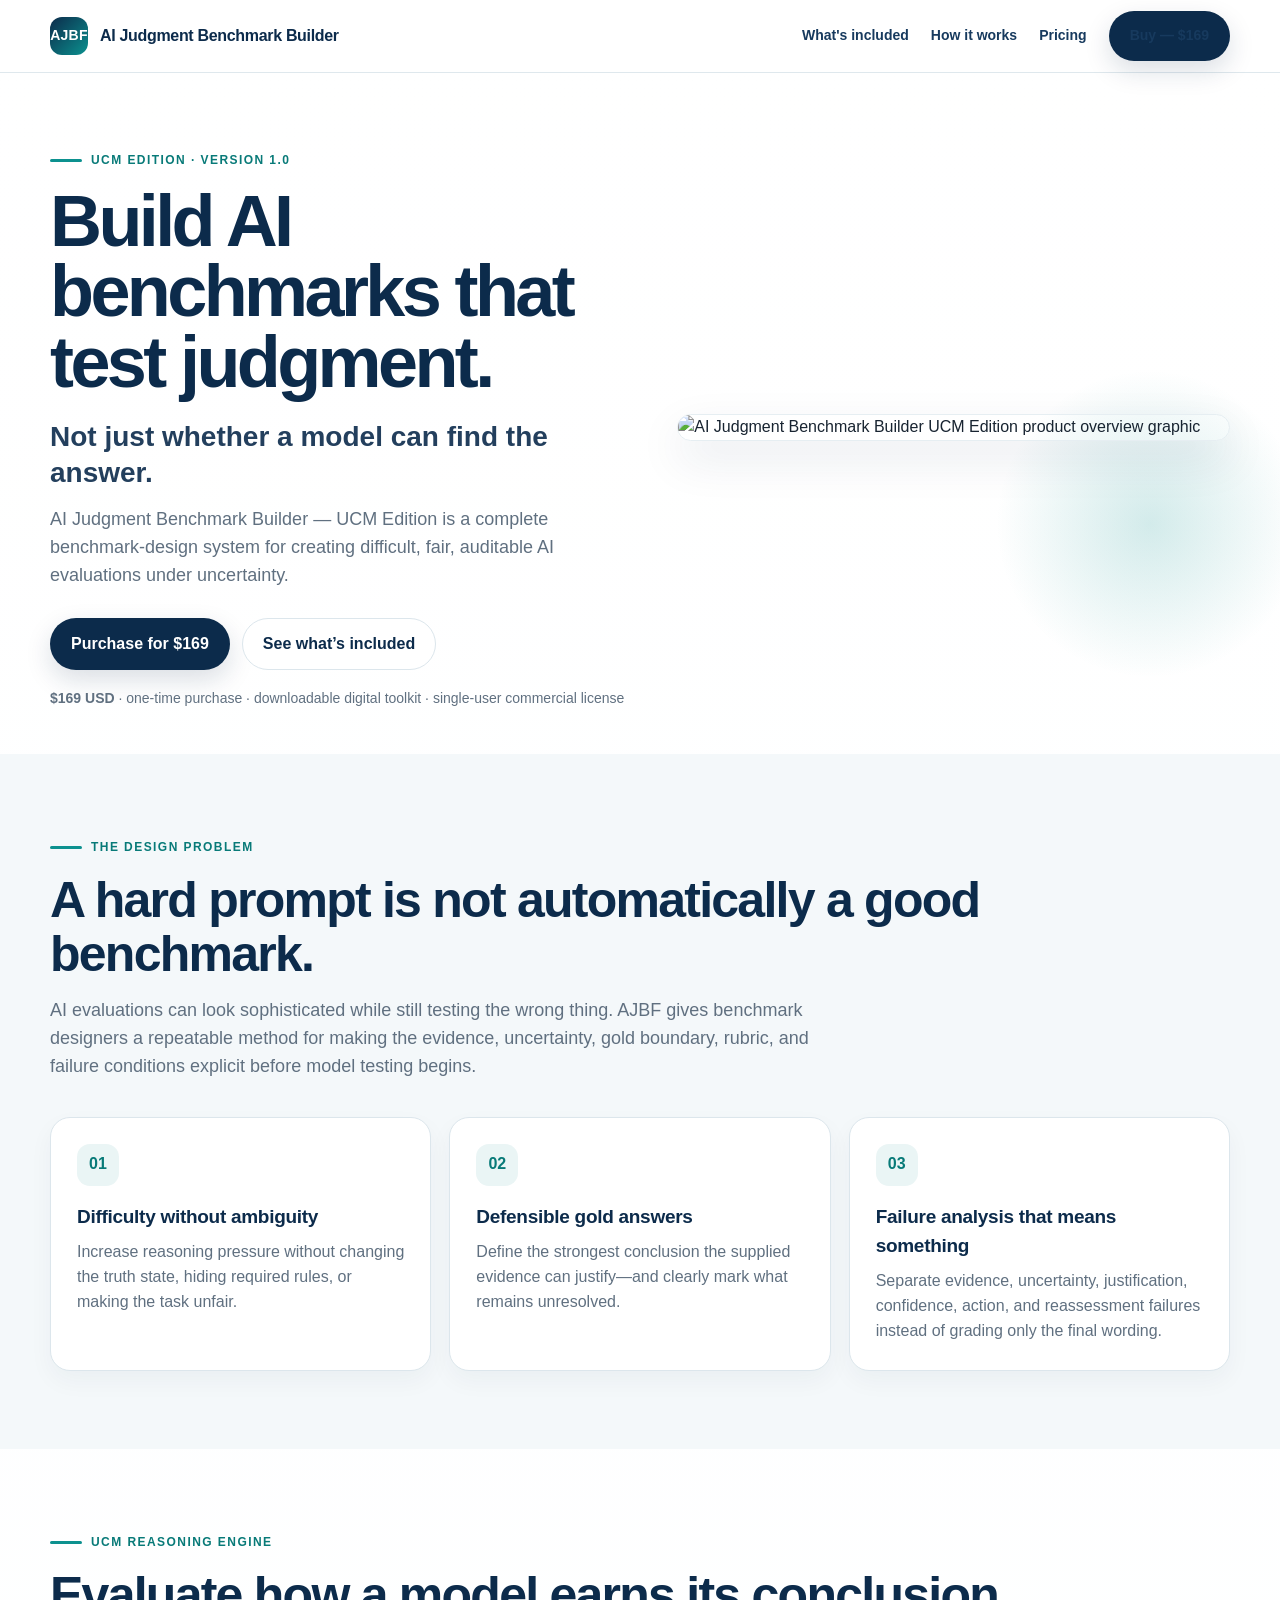
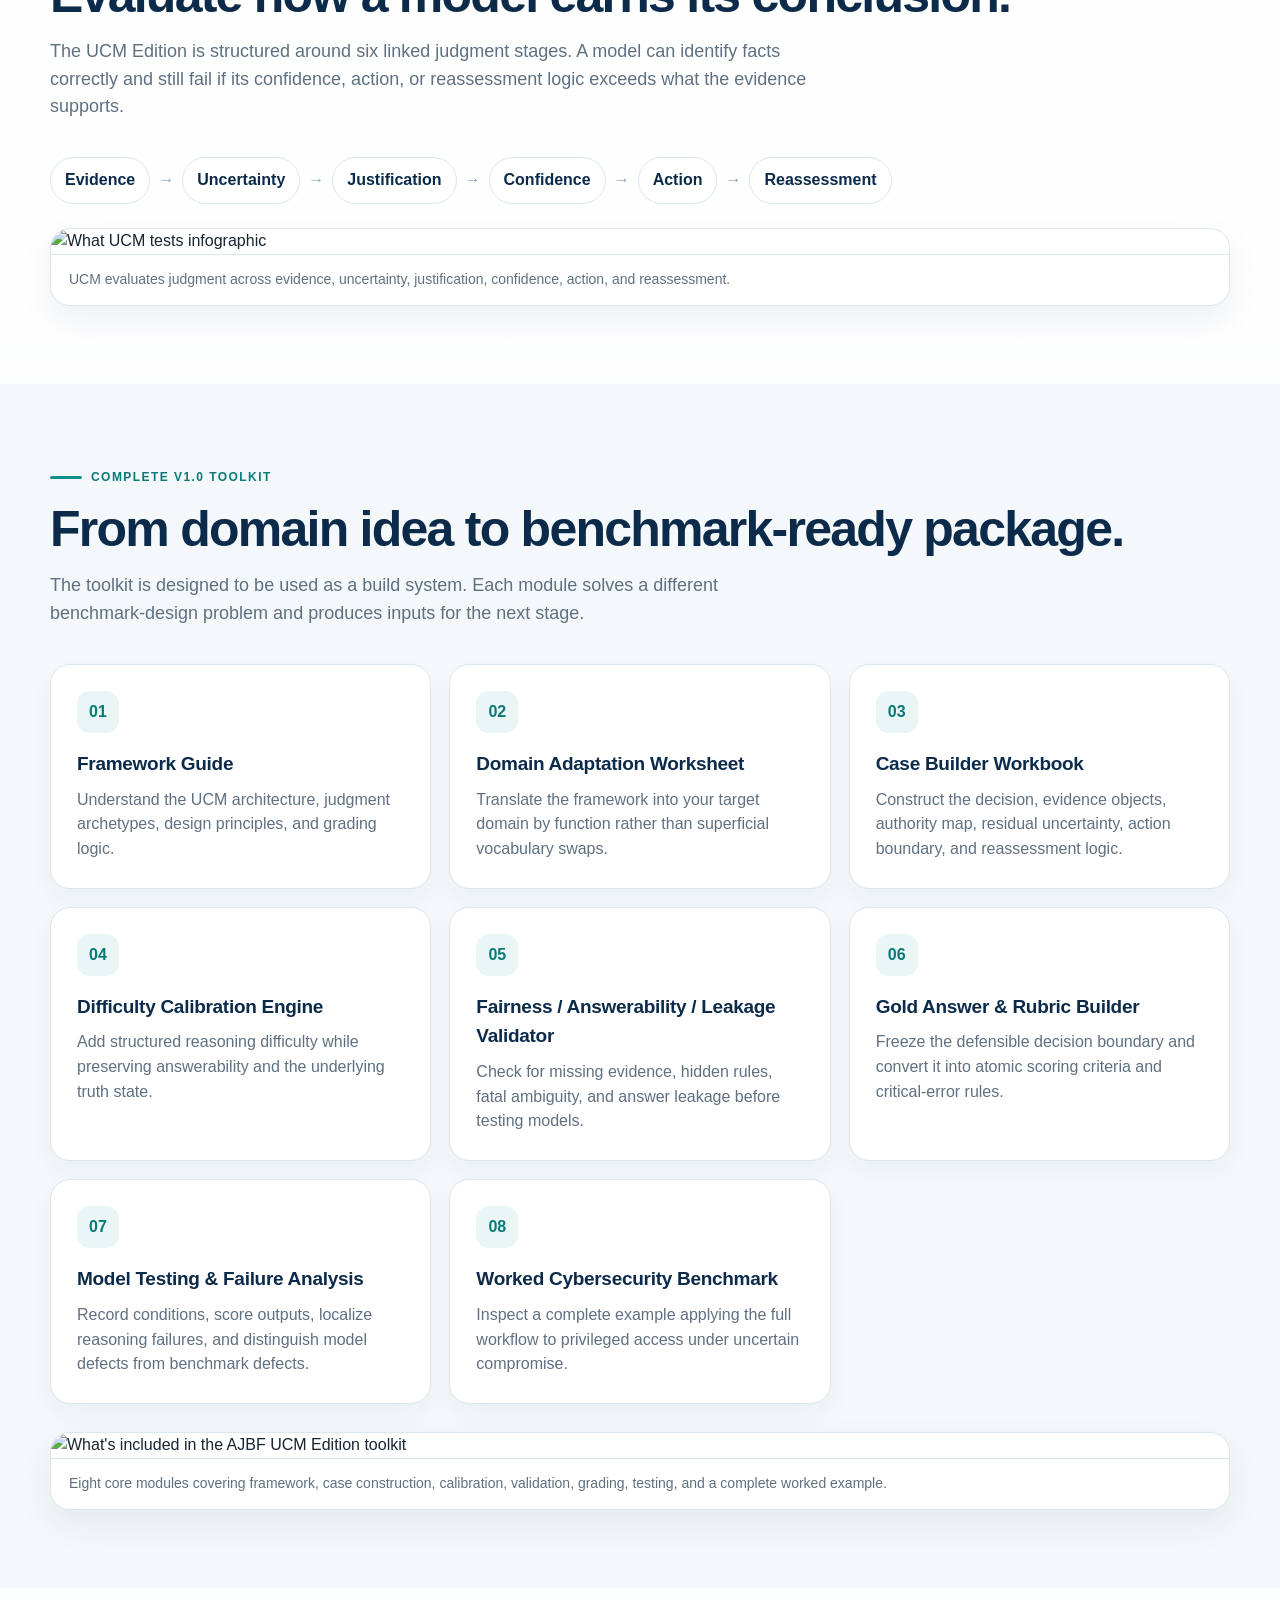
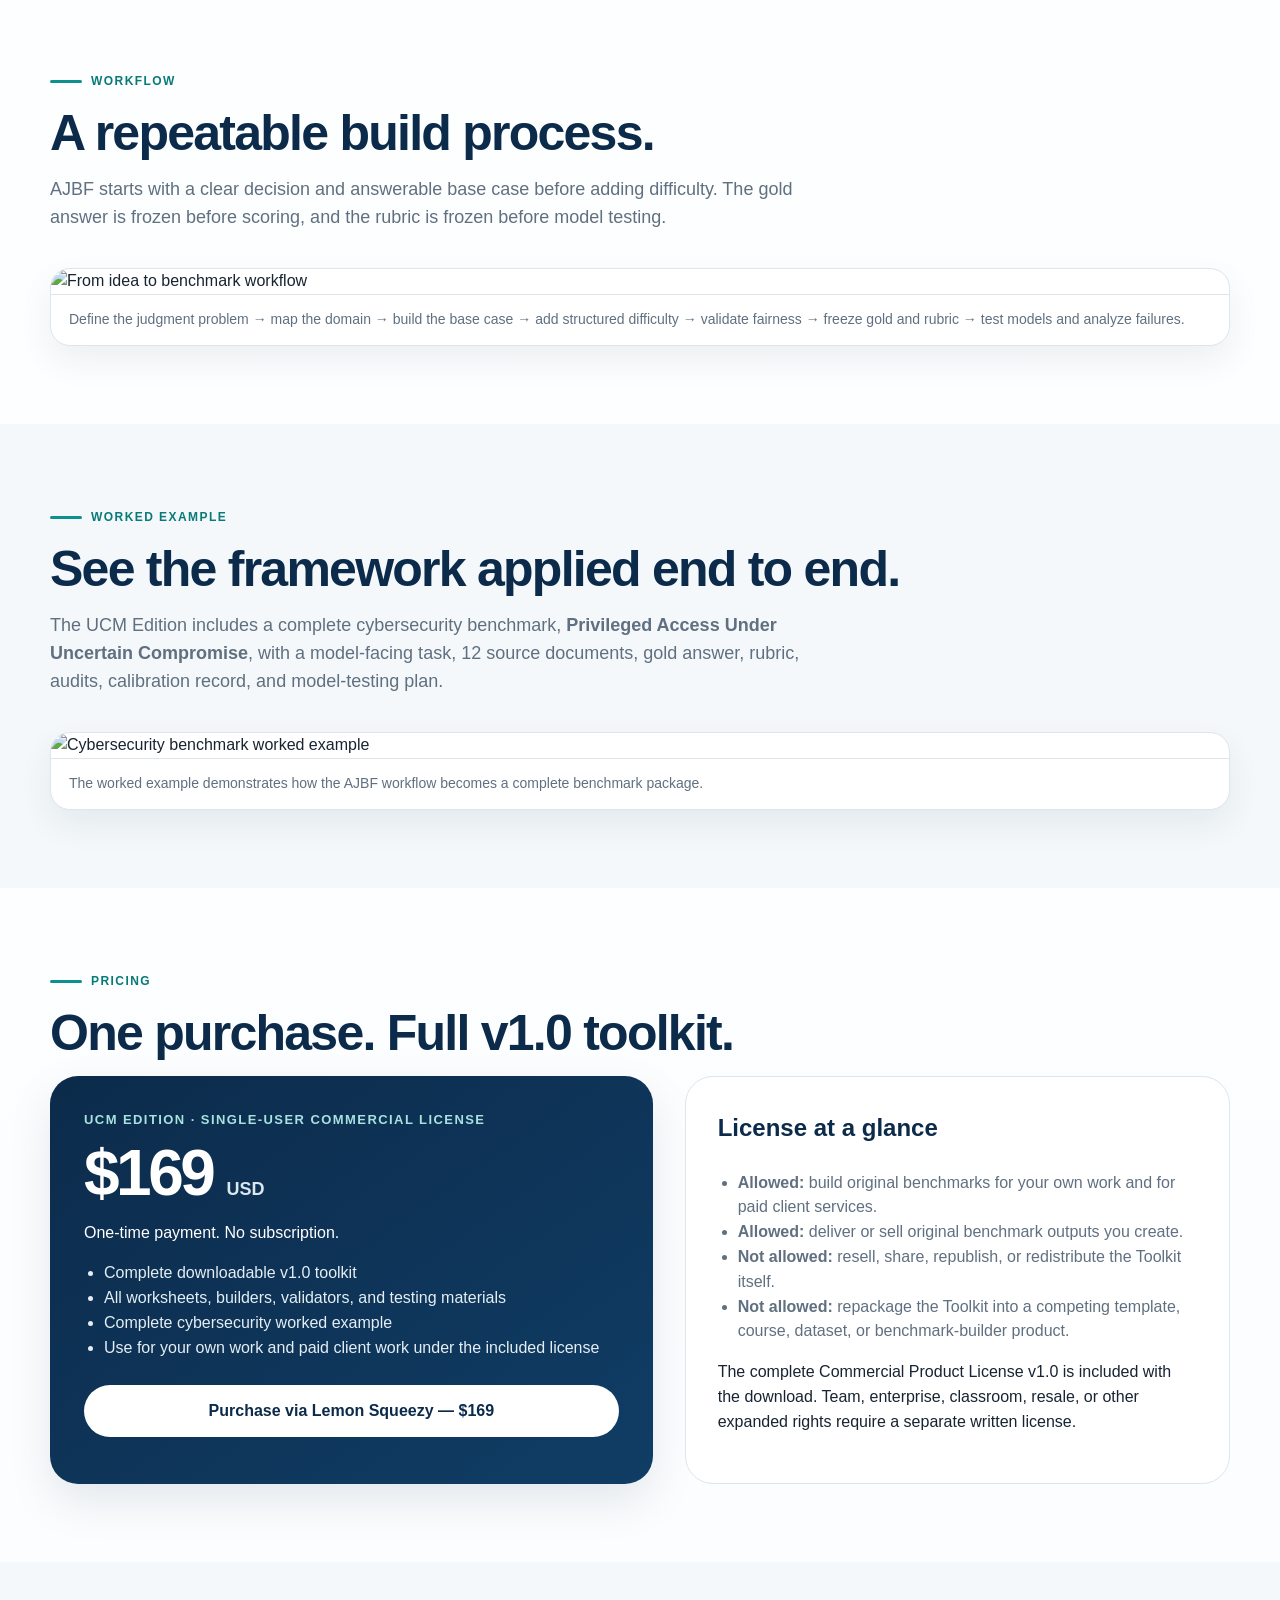
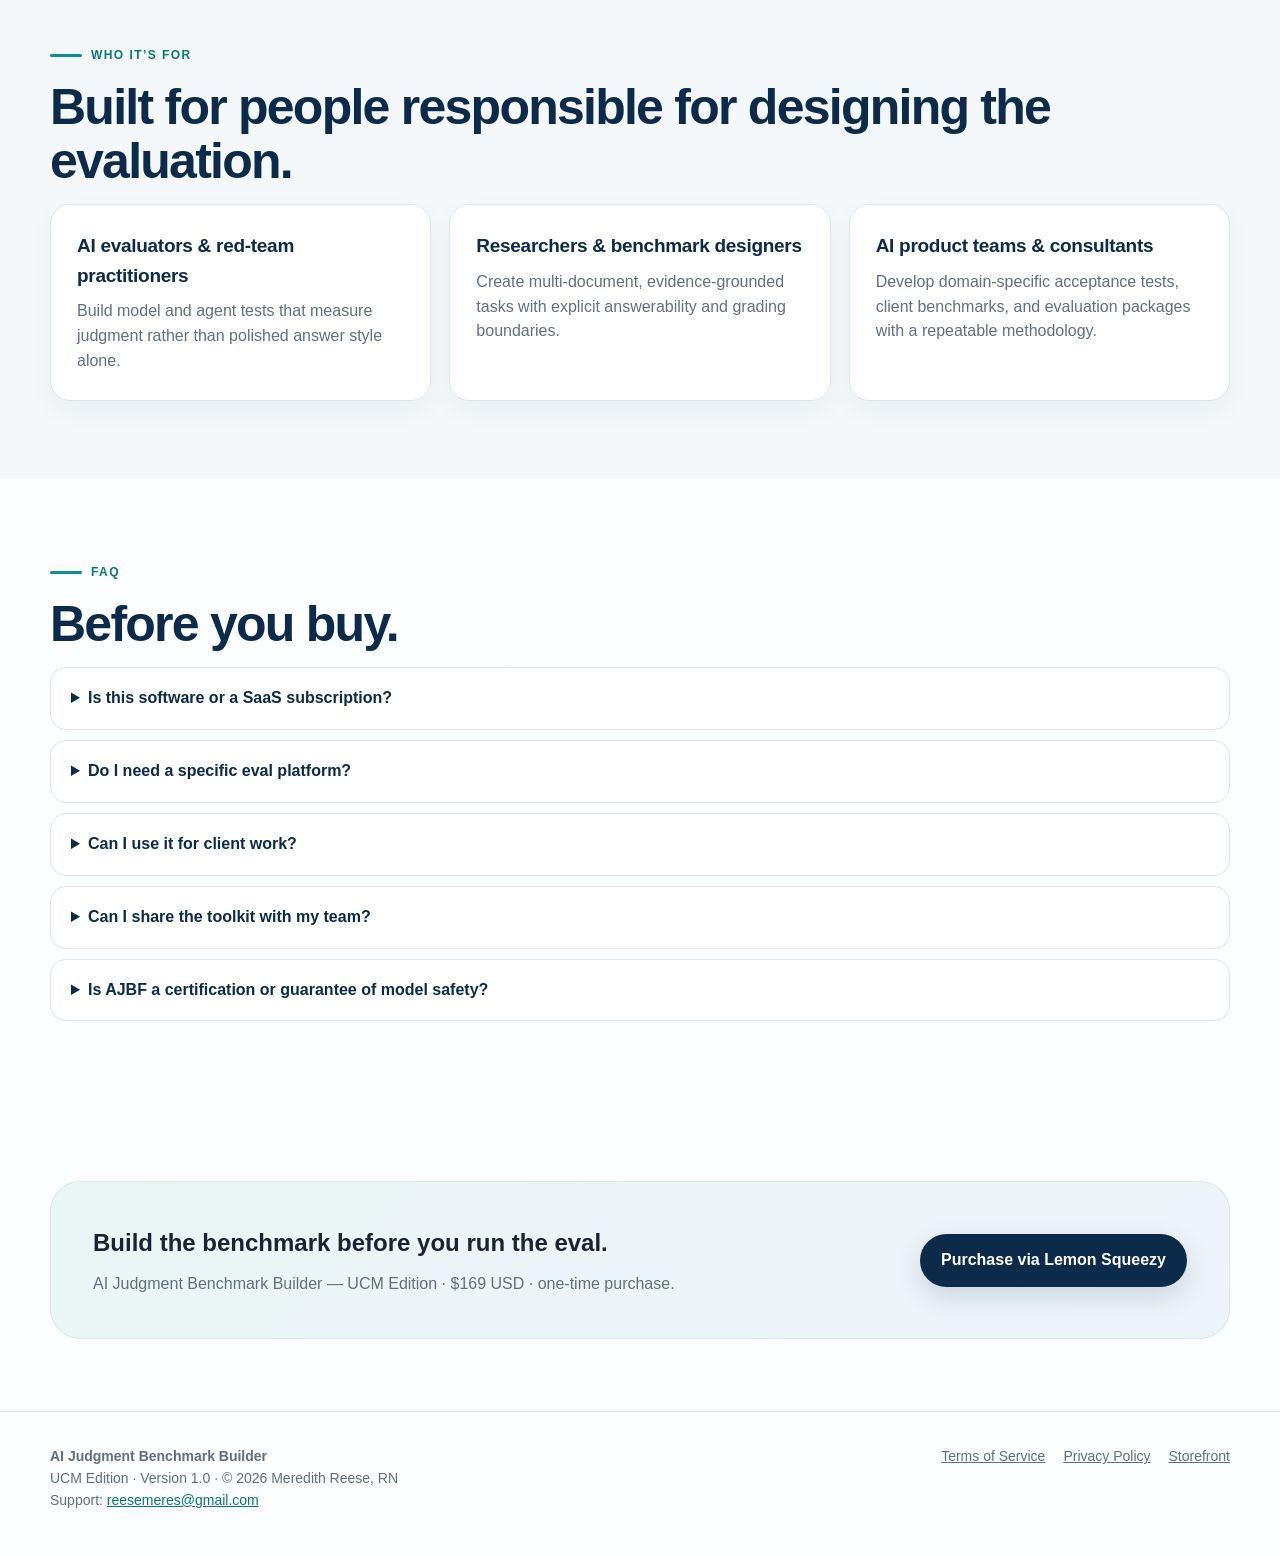
==== index.html @ 43ddbe03 "Add files via upload" ====
<!doctype html>
<html lang="en">
<head>
  <meta charset="utf-8">
  <meta name="viewport" content="width=device-width,initial-scale=1">
  <title>AI Judgment Benchmark Builder — UCM Edition</title>
  <meta name="description" content="A complete system for designing difficult, fair, auditable AI benchmarks that test judgment under uncertainty.">
  <meta property="og:title" content="AI Judgment Benchmark Builder — UCM Edition">
  <meta property="og:description" content="Build AI benchmarks that test judgment—not just whether a model can find the answer.">
  <meta property="og:image" content="assets/hero.webp">
  <link rel="stylesheet" href="styles.css">
</head>
<body>
<header class="site-header">
  <div class="container nav">
    <a class="brand" href="index.html"><span class="brand-mark">AJBF</span><span>AI Judgment Benchmark Builder</span></a>
    <nav class="nav-links" aria-label="Primary navigation">
      <a href="#included">What's included</a>
      <a href="#framework">How it works</a>
      <a href="#pricing">Pricing</a>
      <a class="btn btn-primary" href="https://aijbf.lemonsqueezy.com" target="_blank" rel="noopener">Buy — $169</a>
    </nav>
  </div>
</header>

<main>
<section class="hero">
  <div class="container hero-grid">
    <div>
      <div class="eyebrow">UCM Edition · Version 1.0</div>
      <h1>Build AI benchmarks that test judgment.</h1>
      <p class="lead">Not just whether a model can find the answer.</p>
      <p class="sublead">AI Judgment Benchmark Builder — UCM Edition is a complete benchmark-design system for creating difficult, fair, auditable AI evaluations under uncertainty.</p>
      <div class="hero-actions">
        <a class="btn btn-primary" href="https://aijbf.lemonsqueezy.com" target="_blank" rel="noopener">Purchase for $169</a>
        <a class="btn btn-secondary" href="#included">See what’s included</a>
      </div>
      <div class="price-note"><strong>$169 USD</strong> · one-time purchase · downloadable digital toolkit · single-user commercial license</div>
    </div>
    <div class="hero-card"><img src="assets/hero.webp" alt="AI Judgment Benchmark Builder UCM Edition product overview graphic"></div>
  </div>
</section>

<section class="section soft">
  <div class="container">
    <div class="eyebrow">The design problem</div>
    <h2>A hard prompt is not automatically a good benchmark.</h2>
    <p class="section-intro">AI evaluations can look sophisticated while still testing the wrong thing. AJBF gives benchmark designers a repeatable method for making the evidence, uncertainty, gold boundary, rubric, and failure conditions explicit before model testing begins.</p>
    <div class="problem-grid">
      <div class="card"><div class="icon">01</div><h3>Difficulty without ambiguity</h3><p>Increase reasoning pressure without changing the truth state, hiding required rules, or making the task unfair.</p></div>
      <div class="card"><div class="icon">02</div><h3>Defensible gold answers</h3><p>Define the strongest conclusion the supplied evidence can justify—and clearly mark what remains unresolved.</p></div>
      <div class="card"><div class="icon">03</div><h3>Failure analysis that means something</h3><p>Separate evidence, uncertainty, justification, confidence, action, and reassessment failures instead of grading only the final wording.</p></div>
    </div>
  </div>
</section>

<section class="section" id="framework">
  <div class="container">
    <div class="eyebrow">UCM reasoning engine</div>
    <h2>Evaluate how a model earns its conclusion.</h2>
    <p class="section-intro">The UCM Edition is structured around six linked judgment stages. A model can identify facts correctly and still fail if its confidence, action, or reassessment logic exceeds what the evidence supports.</p>
    <div class="chain" aria-label="UCM reasoning chain"><span>Evidence</span><b>→</b><span>Uncertainty</span><b>→</b><span>Justification</span><b>→</b><span>Confidence</span><b>→</b><span>Action</span><b>→</b><span>Reassessment</span></div>
    <div class="gallery"><figure class="wide"><img src="assets/ucm.webp" alt="What UCM tests infographic"><figcaption>UCM evaluates judgment across evidence, uncertainty, justification, confidence, action, and reassessment.</figcaption></figure></div>
  </div>
</section>

<section class="section soft" id="included">
  <div class="container">
    <div class="eyebrow">Complete v1.0 toolkit</div>
    <h2>From domain idea to benchmark-ready package.</h2>
    <p class="section-intro">The toolkit is designed to be used as a build system. Each module solves a different benchmark-design problem and produces inputs for the next stage.</p>
    <div class="feature-grid">
      <div class="card"><div class="icon">01</div><h3>Framework Guide</h3><p>Understand the UCM architecture, judgment archetypes, design principles, and grading logic.</p></div>
      <div class="card"><div class="icon">02</div><h3>Domain Adaptation Worksheet</h3><p>Translate the framework into your target domain by function rather than superficial vocabulary swaps.</p></div>
      <div class="card"><div class="icon">03</div><h3>Case Builder Workbook</h3><p>Construct the decision, evidence objects, authority map, residual uncertainty, action boundary, and reassessment logic.</p></div>
      <div class="card"><div class="icon">04</div><h3>Difficulty Calibration Engine</h3><p>Add structured reasoning difficulty while preserving answerability and the underlying truth state.</p></div>
      <div class="card"><div class="icon">05</div><h3>Fairness / Answerability / Leakage Validator</h3><p>Check for missing evidence, hidden rules, fatal ambiguity, and answer leakage before testing models.</p></div>
      <div class="card"><div class="icon">06</div><h3>Gold Answer & Rubric Builder</h3><p>Freeze the defensible decision boundary and convert it into atomic scoring criteria and critical-error rules.</p></div>
      <div class="card"><div class="icon">07</div><h3>Model Testing & Failure Analysis</h3><p>Record conditions, score outputs, localize reasoning failures, and distinguish model defects from benchmark defects.</p></div>
      <div class="card"><div class="icon">08</div><h3>Worked Cybersecurity Benchmark</h3><p>Inspect a complete example applying the full workflow to privileged access under uncertain compromise.</p></div>
    </div>
    <div style="height:28px"></div>
    <div class="gallery"><figure class="wide"><img src="assets/included.webp" alt="What's included in the AJBF UCM Edition toolkit"><figcaption>Eight core modules covering framework, case construction, calibration, validation, grading, testing, and a complete worked example.</figcaption></figure></div>
  </div>
</section>

<section class="section">
  <div class="container">
    <div class="eyebrow">Workflow</div>
    <h2>A repeatable build process.</h2>
    <p class="section-intro">AJBF starts with a clear decision and answerable base case before adding difficulty. The gold answer is frozen before scoring, and the rubric is frozen before model testing.</p>
    <div class="gallery"><figure class="wide"><img src="assets/workflow.webp" alt="From idea to benchmark workflow"><figcaption>Define the judgment problem → map the domain → build the base case → add structured difficulty → validate fairness → freeze gold and rubric → test models and analyze failures.</figcaption></figure></div>
  </div>
</section>

<section class="section soft">
  <div class="container">
    <div class="eyebrow">Worked example</div>
    <h2>See the framework applied end to end.</h2>
    <p class="section-intro">The UCM Edition includes a complete cybersecurity benchmark, <strong>Privileged Access Under Uncertain Compromise</strong>, with a model-facing task, 12 source documents, gold answer, rubric, audits, calibration record, and model-testing plan.</p>
    <div class="gallery"><figure class="wide"><img src="assets/example.webp" alt="Cybersecurity benchmark worked example"><figcaption>The worked example demonstrates how the AJBF workflow becomes a complete benchmark package.</figcaption></figure></div>
  </div>
</section>

<section class="section" id="pricing">
  <div class="container">
    <div class="eyebrow">Pricing</div>
    <h2>One purchase. Full v1.0 toolkit.</h2>
    <div class="price-wrap">
      <div class="price-card">
        <div class="label">UCM Edition · Single-user commercial license</div>
        <div class="price">$169 <small>USD</small></div>
        <p>One-time payment. No subscription.</p>
        <ul>
          <li>Complete downloadable v1.0 toolkit</li>
          <li>All worksheets, builders, validators, and testing materials</li>
          <li>Complete cybersecurity worked example</li>
          <li>Use for your own work and paid client work under the included license</li>
        </ul>
        <a class="btn" href="https://aijbf.lemonsqueezy.com" target="_blank" rel="noopener">Purchase via Lemon Squeezy — $169</a>
      </div>
      <div class="license-box">
        <h3>License at a glance</h3>
        <ul>
          <li><strong>Allowed:</strong> build original benchmarks for your own work and for paid client services.</li>
          <li><strong>Allowed:</strong> deliver or sell original benchmark outputs you create.</li>
          <li><strong>Not allowed:</strong> resell, share, republish, or redistribute the Toolkit itself.</li>
          <li><strong>Not allowed:</strong> repackage the Toolkit into a competing template, course, dataset, or benchmark-builder product.</li>
        </ul>
        <p>The complete Commercial Product License v1.0 is included with the download. Team, enterprise, classroom, resale, or other expanded rights require a separate written license.</p>
      </div>
    </div>
  </div>
</section>

<section class="section soft">
  <div class="container">
    <div class="eyebrow">Who it’s for</div>
    <h2>Built for people responsible for designing the evaluation.</h2>
    <div class="audience-grid">
      <div class="card"><h3>AI evaluators & red-team practitioners</h3><p>Build model and agent tests that measure judgment rather than polished answer style alone.</p></div>
      <div class="card"><h3>Researchers & benchmark designers</h3><p>Create multi-document, evidence-grounded tasks with explicit answerability and grading boundaries.</p></div>
      <div class="card"><h3>AI product teams & consultants</h3><p>Develop domain-specific acceptance tests, client benchmarks, and evaluation packages with a repeatable methodology.</p></div>
    </div>
  </div>
</section>

<section class="section faq">
  <div class="container">
    <div class="eyebrow">FAQ</div>
    <h2>Before you buy.</h2>
    <details><summary>Is this software or a SaaS subscription?</summary><p>No. AJBF — UCM Edition is a downloadable professional digital toolkit. The current product is sold as a one-time purchase, not a subscription.</p></details>
    <details><summary>Do I need a specific eval platform?</summary><p>No. The toolkit is platform-agnostic. You can use it with the models and evaluation infrastructure appropriate to your project.</p></details>
    <details><summary>Can I use it for client work?</summary><p>Yes. The included single-user commercial license allows the licensed purchaser to use the Toolkit in paid consulting, evaluation, red-team, research, or benchmark-development services and to deliver original benchmark outputs.</p></details>
    <details><summary>Can I share the toolkit with my team?</summary><p>Not under the single-user license. A separate seat, team, or enterprise license is required for additional users.</p></details>
    <details><summary>Is AJBF a certification or guarantee of model safety?</summary><p>No. It is an evaluation-design methodology and working professional toolkit, not a regulatory certification, validated safety standard, or guarantee of model performance.</p></details>
  </div>
</section>

<section class="cta">
  <div class="container">
    <div class="cta-box">
      <div><h2>Build the benchmark before you run the eval.</h2><p>AI Judgment Benchmark Builder — UCM Edition · $169 USD · one-time purchase.</p></div>
      <a class="btn btn-primary" href="https://aijbf.lemonsqueezy.com" target="_blank" rel="noopener">Purchase via Lemon Squeezy</a>
    </div>
  </div>
</section>
</main>

<footer>
  <div class="container footer-grid">
    <div><strong>AI Judgment Benchmark Builder</strong><br>UCM Edition · Version 1.0 · © 2026 Meredith Reese, RN<br>Support: <a href="mailto:reesemeres@gmail.com">reesemeres@gmail.com</a></div>
    <div class="footer-links"><a href="terms.html">Terms of Service</a><a href="privacy.html">Privacy Policy</a><a href="https://aijbf.lemonsqueezy.com" target="_blank" rel="noopener">Storefront</a></div>
  </div>
</footer>
</body>
</html>
---- styles.css ----
:root{
  --navy:#0c2b4b;
  --navy2:#173a5e;
  --teal:#0c918f;
  --teal-dark:#087a78;
  --ink:#182431;
  --muted:#607080;
  --line:#dce6ec;
  --soft:#f4f8fa;
  --soft2:#eaf5f5;
  --white:#ffffff;
  --shadow:0 18px 45px rgba(12,43,75,.10);
  --radius:20px;
  --max:1180px;
}
*{box-sizing:border-box}
html{scroll-behavior:smooth}
body{margin:0;font-family:Inter,ui-sans-serif,-apple-system,BlinkMacSystemFont,"Segoe UI",Roboto,Helvetica,Arial,sans-serif;color:var(--ink);background:linear-gradient(180deg,#fff 0%,#fbfdfe 100%);line-height:1.55}
a{color:var(--teal-dark)}
img{max-width:100%;display:block}
.container{width:min(var(--max),calc(100% - 40px));margin:0 auto}
.site-header{position:sticky;top:0;z-index:20;background:rgba(255,255,255,.92);backdrop-filter:blur(14px);border-bottom:1px solid rgba(220,230,236,.9)}
.nav{height:72px;display:flex;align-items:center;justify-content:space-between;gap:24px}
.brand{display:flex;align-items:center;gap:12px;text-decoration:none;color:var(--navy);font-weight:800;letter-spacing:-.02em}
.brand-mark{width:38px;height:38px;border-radius:12px;background:linear-gradient(135deg,var(--navy),var(--teal));display:grid;place-items:center;color:#fff;font-weight:900;font-size:14px;letter-spacing:.02em}
.nav-links{display:flex;align-items:center;gap:22px;font-size:14px}
.nav-links a{text-decoration:none;color:var(--navy2);font-weight:650}
.btn{display:inline-flex;align-items:center;justify-content:center;gap:10px;border-radius:999px;padding:13px 20px;font-weight:800;text-decoration:none;border:1px solid transparent;transition:.2s ease}
.btn-primary{background:var(--navy);color:#fff;box-shadow:0 10px 26px rgba(12,43,75,.15)}
.btn-primary:hover{transform:translateY(-1px);background:#092441}
.btn-secondary{border-color:var(--line);background:#fff;color:var(--navy)}
.hero{padding:72px 0 44px;overflow:hidden}
.hero-grid{display:grid;grid-template-columns:1.02fr .98fr;align-items:center;gap:52px}
.eyebrow{display:inline-flex;align-items:center;gap:9px;color:var(--teal-dark);font-weight:800;text-transform:uppercase;letter-spacing:.12em;font-size:12px;margin-bottom:16px}
.eyebrow:before{content:"";width:32px;height:3px;background:var(--teal);border-radius:3px}
h1{font-size:clamp(42px,6vw,72px);line-height:.98;letter-spacing:-.05em;color:var(--navy);margin:0 0 22px}
.lead{font-size:clamp(20px,2.4vw,28px);line-height:1.26;color:#233f5d;margin:0 0 16px;max-width:760px;font-weight:650}
.sublead{font-size:18px;color:var(--muted);max-width:650px;margin:0 0 28px}
.hero-actions{display:flex;flex-wrap:wrap;gap:12px;align-items:center;margin:26px 0 18px}
.price-note{font-size:14px;color:var(--muted)}
.hero-card{position:relative}
.hero-card:before{content:"";position:absolute;inset:-50px -80px auto auto;width:320px;height:320px;background:radial-gradient(circle,rgba(12,145,143,.18),rgba(12,145,143,0) 68%);z-index:-1}
.hero-card img{border-radius:24px;box-shadow:var(--shadow);border:1px solid #e6eef2}
.section{padding:78px 0}
.section.soft{background:var(--soft)}
.section h2{font-size:clamp(32px,4.6vw,50px);line-height:1.08;letter-spacing:-.035em;color:var(--navy);margin:0 0 16px}
.section-intro{max-width:760px;color:var(--muted);font-size:18px;margin:0 0 36px}
.problem-grid,.feature-grid,.audience-grid{display:grid;grid-template-columns:repeat(3,1fr);gap:18px}
.card{background:#fff;border:1px solid var(--line);border-radius:var(--radius);padding:26px;box-shadow:0 10px 24px rgba(12,43,75,.045)}
.card h3{margin:0 0 9px;color:var(--navy);font-size:19px;letter-spacing:-.015em}.card p{margin:0;color:var(--muted)}
.icon{width:42px;height:42px;border-radius:13px;background:var(--soft2);display:grid;place-items:center;color:var(--teal-dark);font-weight:900;margin-bottom:16px}
.gallery{display:grid;grid-template-columns:1fr 1fr;gap:22px}
.gallery figure{margin:0;background:#fff;border:1px solid var(--line);border-radius:var(--radius);overflow:hidden;box-shadow:0 14px 34px rgba(12,43,75,.07)}
.gallery figure.wide{grid-column:1/-1}
.gallery figcaption{padding:14px 18px;color:var(--muted);font-size:14px;border-top:1px solid var(--line)}
.chain{display:flex;flex-wrap:wrap;gap:8px;margin:24px 0}.chain span{padding:10px 14px;border-radius:999px;background:#fff;border:1px solid var(--line);color:var(--navy);font-weight:800}.chain b{align-self:center;color:#8aa1b3}
.price-wrap{display:grid;grid-template-columns:1.05fr .95fr;gap:32px;align-items:stretch}
.price-card{border-radius:28px;background:linear-gradient(145deg,var(--navy),#103d65);color:#fff;padding:34px;box-shadow:var(--shadow)}
.price-card .label{font-size:13px;text-transform:uppercase;letter-spacing:.11em;font-weight:800;color:#a9e1df}.price{font-size:64px;line-height:1;font-weight:900;letter-spacing:-.055em;margin:10px 0}.price small{font-size:18px;letter-spacing:0;font-weight:700;color:#d9e7ef}.price-card ul{padding-left:20px;color:#e4eef4}.price-card .btn{background:#fff;color:var(--navy);margin-top:8px;width:100%}
.license-box{background:#fff;border:1px solid var(--line);border-radius:28px;padding:32px}.license-box h3{color:var(--navy);font-size:24px;margin-top:0}.license-box ul{padding-left:20px;color:var(--muted)}
.faq details{background:#fff;border:1px solid var(--line);border-radius:16px;padding:18px 20px;margin:10px 0}.faq summary{cursor:pointer;font-weight:800;color:var(--navy)}.faq p{color:var(--muted);margin-bottom:0}
.cta{padding:72px 0}.cta-box{border-radius:30px;padding:42px;background:linear-gradient(135deg,#eaf6f6,#edf4f9);border:1px solid #d8e8eb;display:flex;align-items:center;justify-content:space-between;gap:28px}.cta-box h2{margin:0 0 10px}.cta-box p{margin:0;color:var(--muted)}
footer{border-top:1px solid var(--line);padding:34px 0 46px;color:var(--muted);font-size:14px}.footer-grid{display:flex;justify-content:space-between;gap:20px;flex-wrap:wrap}.footer-links{display:flex;gap:18px;flex-wrap:wrap}.footer-links a{color:var(--muted)}
.legal{padding:64px 0 90px}.legal article{max-width:850px;margin:0 auto}.legal h1{font-size:48px}.legal h2{font-size:25px;color:var(--navy);margin:38px 0 12px}.legal h3{font-size:19px;color:var(--navy);margin:28px 0 8px}.legal p,.legal li{color:#445566}.legal .meta{color:var(--muted);margin-bottom:34px}.legal .notice{background:var(--soft);border:1px solid var(--line);border-left:4px solid var(--teal);border-radius:12px;padding:18px;margin:24px 0}
@media(max-width:900px){.hero-grid,.price-wrap{grid-template-columns:1fr}.hero{padding-top:48px}.problem-grid,.feature-grid,.audience-grid{grid-template-columns:1fr 1fr}.nav-links a:not(.btn){display:none}.gallery{grid-template-columns:1fr}.gallery figure.wide{grid-column:auto}.cta-box{align-items:flex-start;flex-direction:column}}
@media(max-width:620px){.container{width:min(100% - 28px,var(--max))}.problem-grid,.feature-grid,.audience-grid{grid-template-columns:1fr}.nav{height:66px}.brand span:last-child{font-size:14px}.hero{padding-top:38px}.section{padding:58px 0}.price{font-size:54px}.cta-box{padding:28px}.legal h1{font-size:40px}.hero-actions .btn{width:100%}}
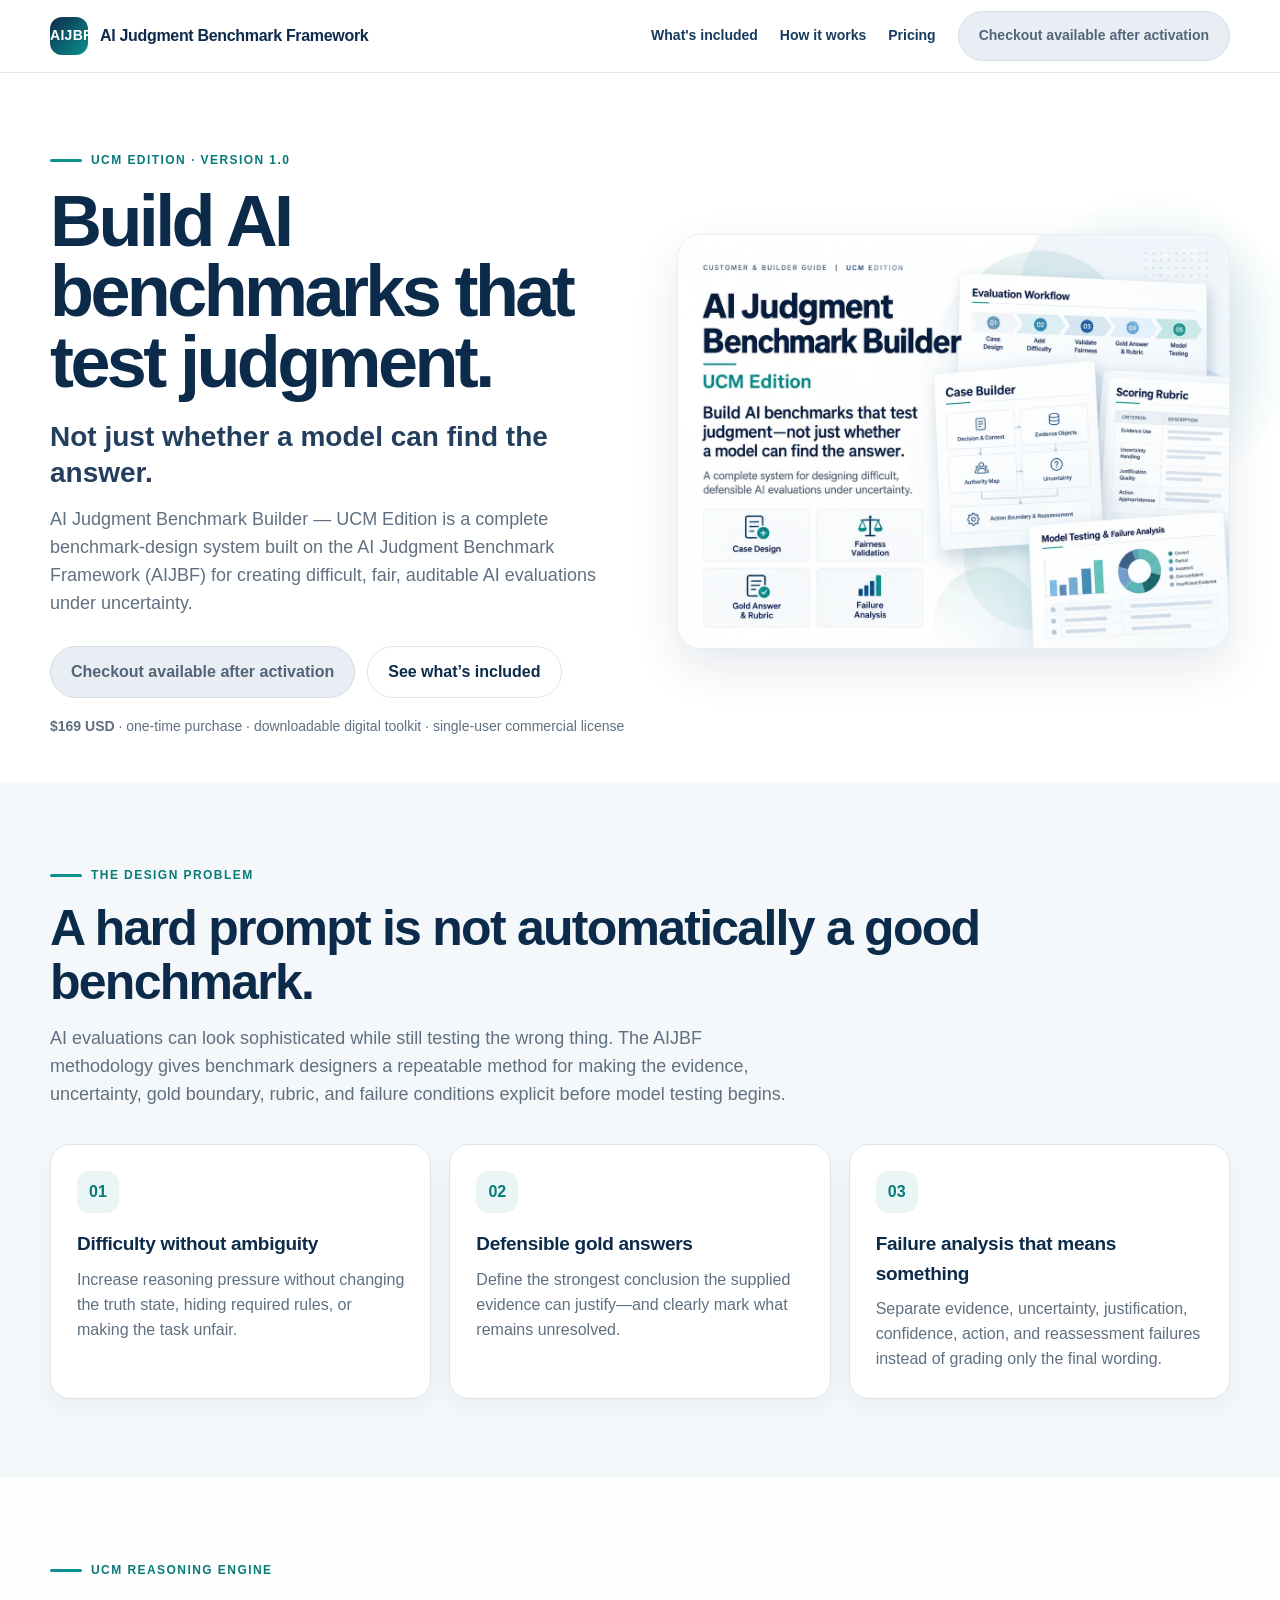
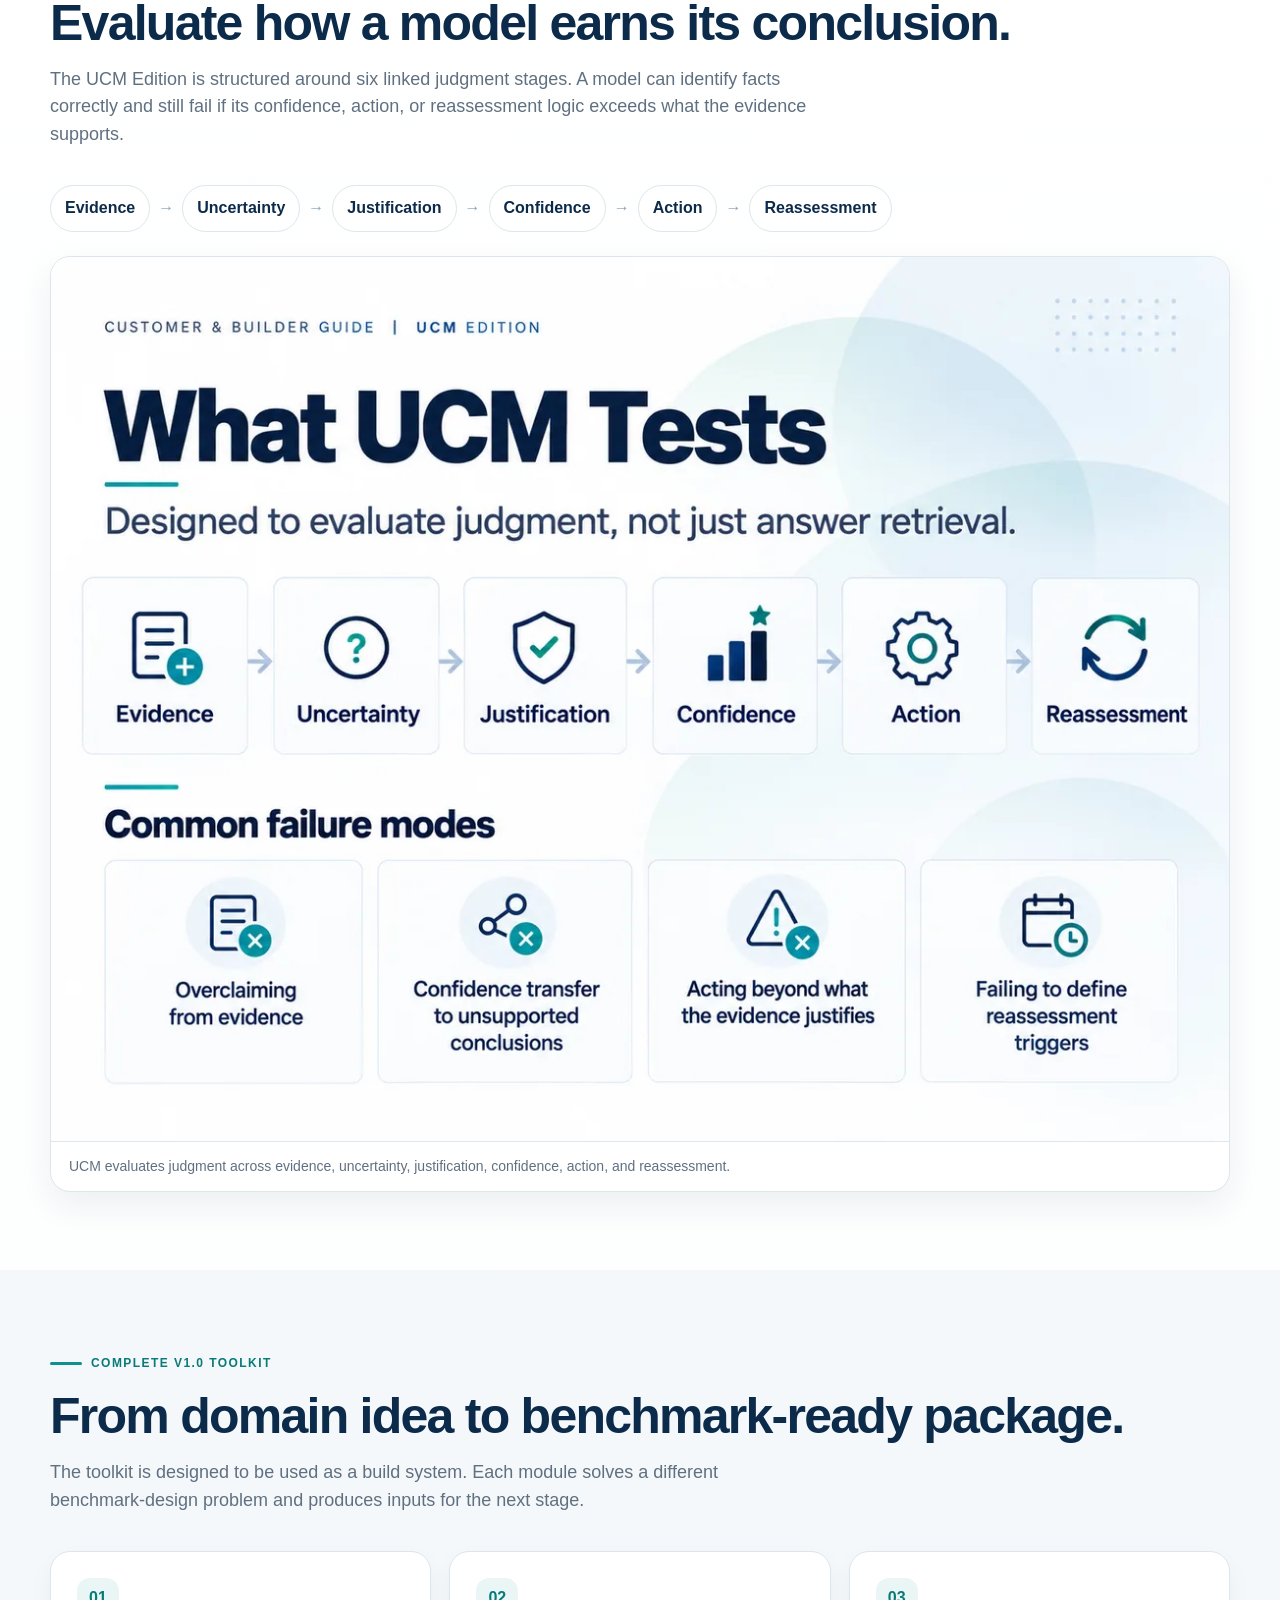
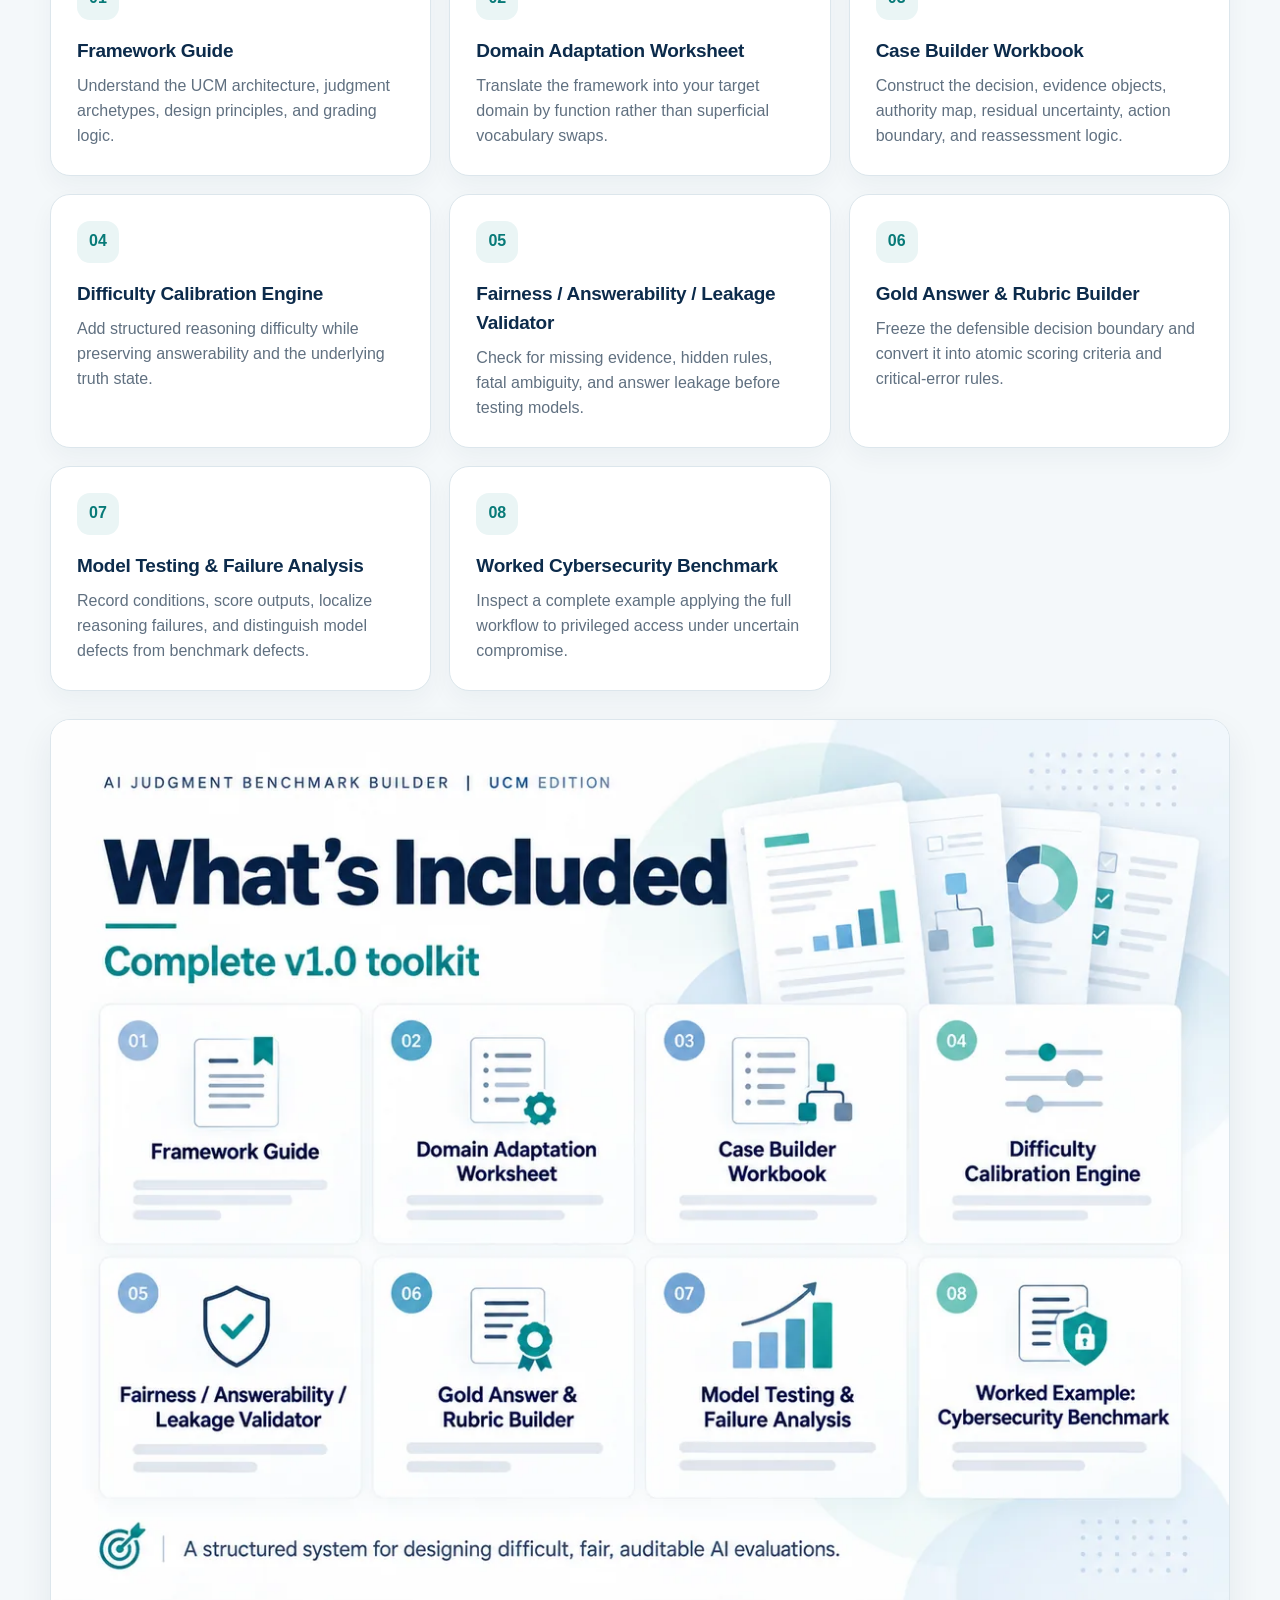
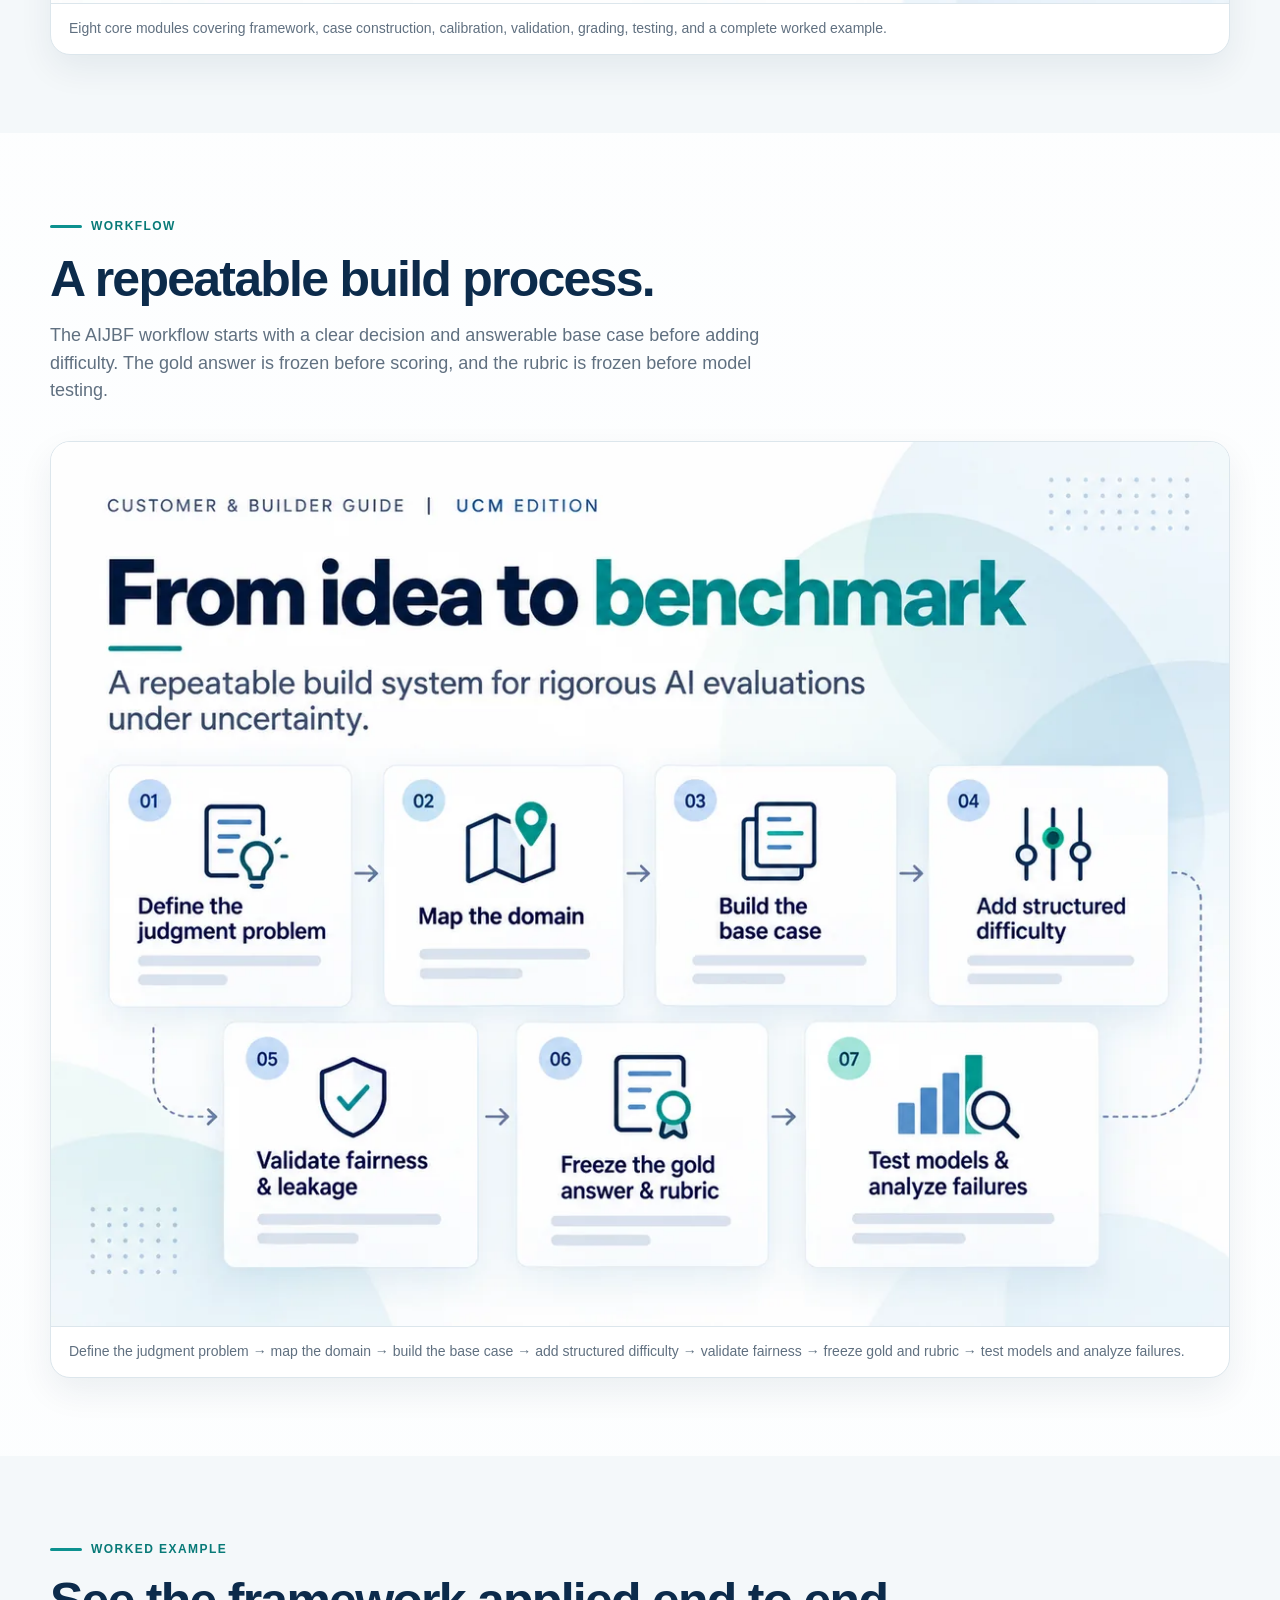
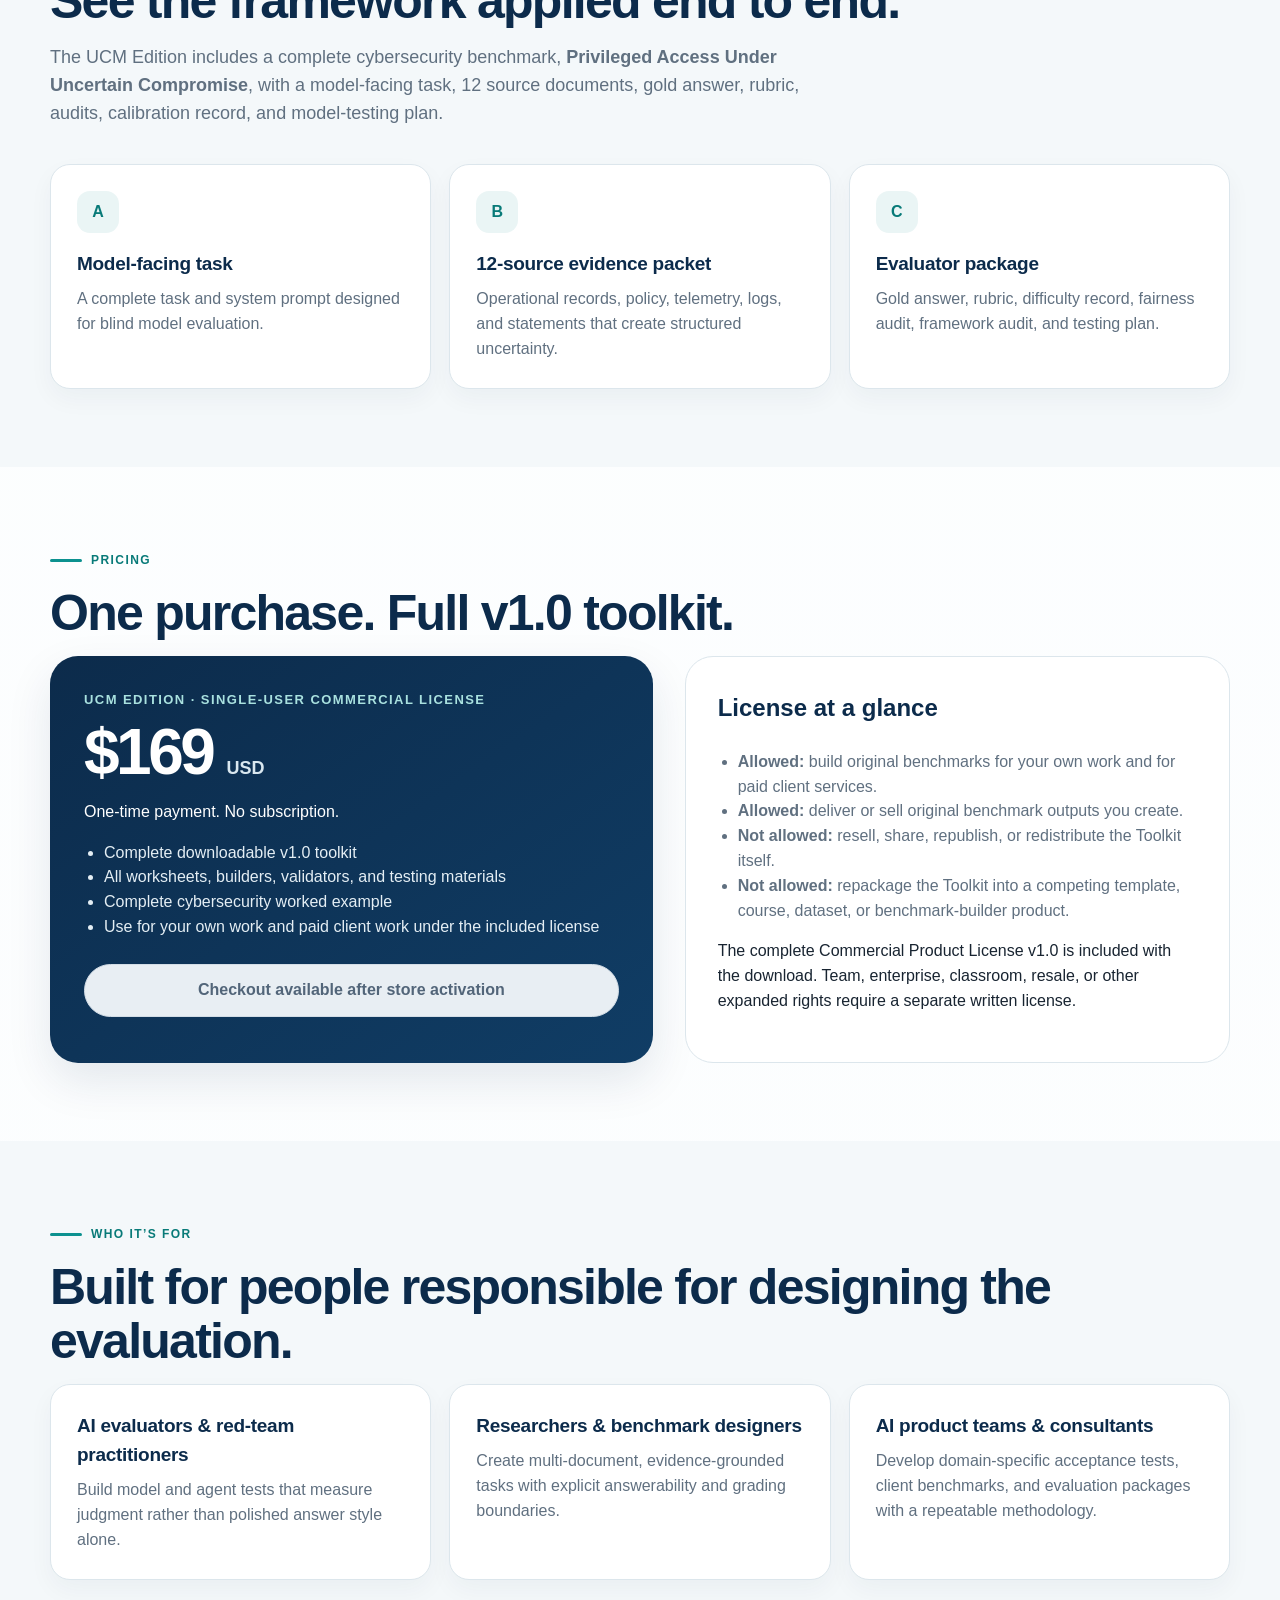
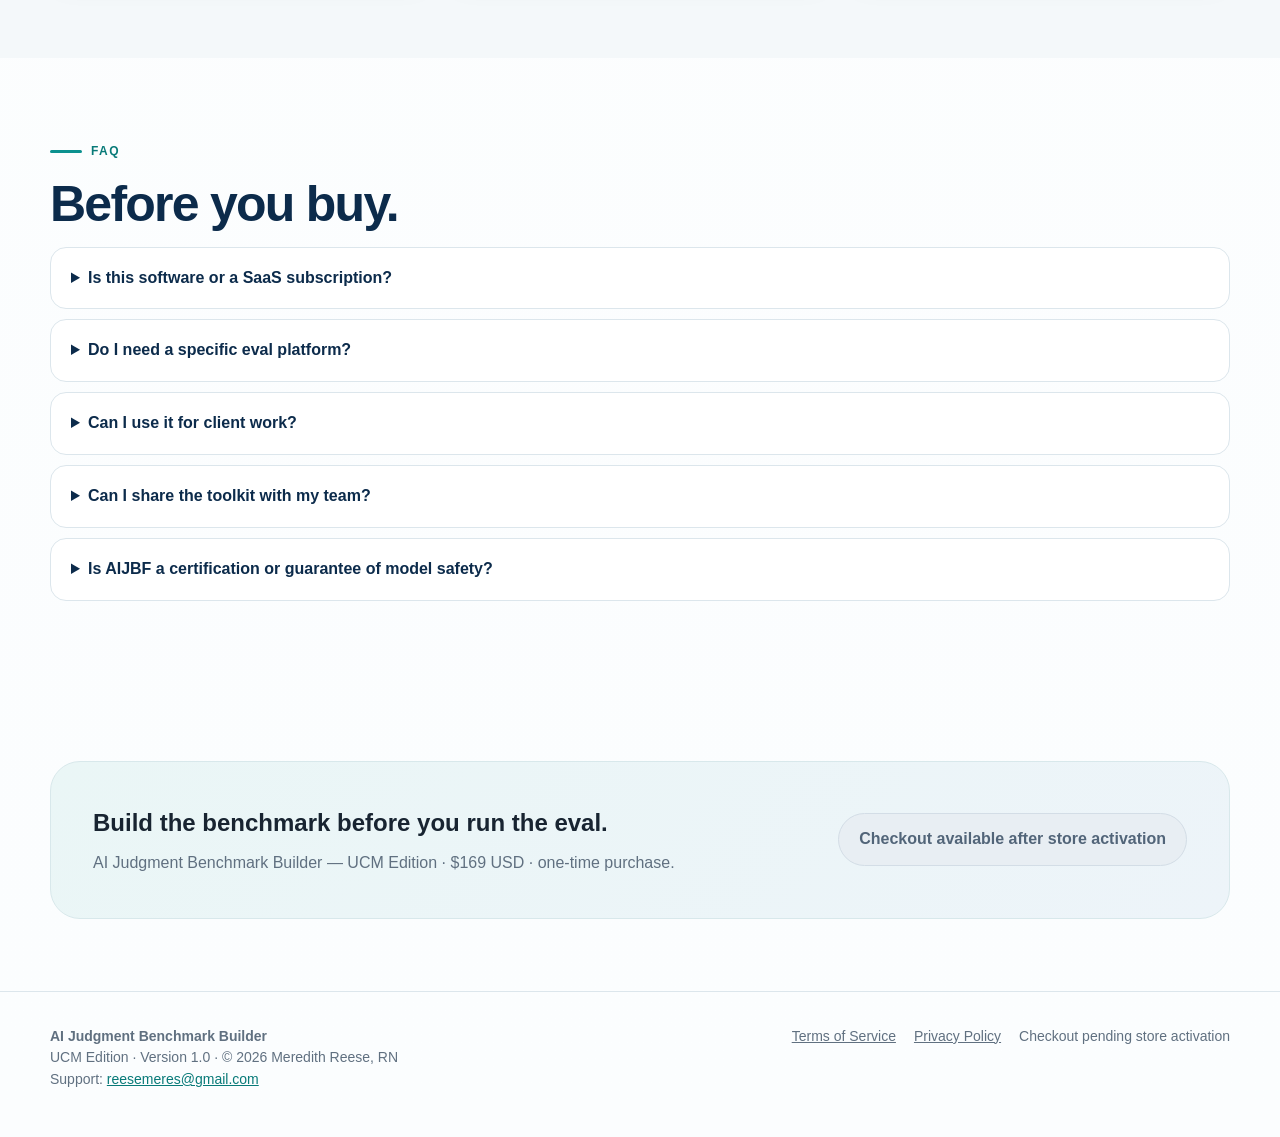
==== commit 765d4fc2: "Add files via upload" ====
--- a/index.html
+++ b/index.html
@@ -7,18 +7,18 @@
   <meta name="description" content="A complete system for designing difficult, fair, auditable AI benchmarks that test judgment under uncertainty.">
   <meta property="og:title" content="AI Judgment Benchmark Builder — UCM Edition">
   <meta property="og:description" content="Build AI benchmarks that test judgment—not just whether a model can find the answer.">
-  <meta property="og:image" content="assets/hero.webp">
+  <meta property="og:image" content="hero.webp">
   <link rel="stylesheet" href="styles.css">
 </head>
 <body>
 <header class="site-header">
   <div class="container nav">
-    <a class="brand" href="index.html"><span class="brand-mark">AJBF</span><span>AI Judgment Benchmark Builder</span></a>
+    <a class="brand" href="index.html"><span class="brand-mark">AIJBF</span><span>AI Judgment Benchmark Framework</span></a>
     <nav class="nav-links" aria-label="Primary navigation">
       <a href="#included">What's included</a>
       <a href="#framework">How it works</a>
       <a href="#pricing">Pricing</a>
-      <a class="btn btn-primary" href="https://aijbf.lemonsqueezy.com" target="_blank" rel="noopener">Buy — $169</a>
+      <span class="btn btn-disabled" aria-disabled="true">Checkout available after activation</span>
     </nav>
   </div>
 </header>
@@ -30,14 +30,14 @@
       <div class="eyebrow">UCM Edition · Version 1.0</div>
       <h1>Build AI benchmarks that test judgment.</h1>
       <p class="lead">Not just whether a model can find the answer.</p>
-      <p class="sublead">AI Judgment Benchmark Builder — UCM Edition is a complete benchmark-design system for creating difficult, fair, auditable AI evaluations under uncertainty.</p>
+      <p class="sublead">AI Judgment Benchmark Builder — UCM Edition is a complete benchmark-design system built on the AI Judgment Benchmark Framework (AIJBF) for creating difficult, fair, auditable AI evaluations under uncertainty.</p>
       <div class="hero-actions">
-        <a class="btn btn-primary" href="https://aijbf.lemonsqueezy.com" target="_blank" rel="noopener">Purchase for $169</a>
+        <span class="btn btn-disabled" aria-disabled="true">Checkout available after activation</span>
         <a class="btn btn-secondary" href="#included">See what’s included</a>
       </div>
       <div class="price-note"><strong>$169 USD</strong> · one-time purchase · downloadable digital toolkit · single-user commercial license</div>
     </div>
-    <div class="hero-card"><img src="assets/hero.webp" alt="AI Judgment Benchmark Builder UCM Edition product overview graphic"></div>
+    <div class="hero-card"><img src="hero.webp" alt="AI Judgment Benchmark Builder UCM Edition product overview graphic"></div>
   </div>
 </section>
 
@@ -45,7 +45,7 @@
   <div class="container">
     <div class="eyebrow">The design problem</div>
     <h2>A hard prompt is not automatically a good benchmark.</h2>
-    <p class="section-intro">AI evaluations can look sophisticated while still testing the wrong thing. AJBF gives benchmark designers a repeatable method for making the evidence, uncertainty, gold boundary, rubric, and failure conditions explicit before model testing begins.</p>
+    <p class="section-intro">AI evaluations can look sophisticated while still testing the wrong thing. The AIJBF methodology gives benchmark designers a repeatable method for making the evidence, uncertainty, gold boundary, rubric, and failure conditions explicit before model testing begins.</p>
     <div class="problem-grid">
       <div class="card"><div class="icon">01</div><h3>Difficulty without ambiguity</h3><p>Increase reasoning pressure without changing the truth state, hiding required rules, or making the task unfair.</p></div>
       <div class="card"><div class="icon">02</div><h3>Defensible gold answers</h3><p>Define the strongest conclusion the supplied evidence can justify—and clearly mark what remains unresolved.</p></div>
@@ -60,7 +60,7 @@
     <h2>Evaluate how a model earns its conclusion.</h2>
     <p class="section-intro">The UCM Edition is structured around six linked judgment stages. A model can identify facts correctly and still fail if its confidence, action, or reassessment logic exceeds what the evidence supports.</p>
     <div class="chain" aria-label="UCM reasoning chain"><span>Evidence</span><b>→</b><span>Uncertainty</span><b>→</b><span>Justification</span><b>→</b><span>Confidence</span><b>→</b><span>Action</span><b>→</b><span>Reassessment</span></div>
-    <div class="gallery"><figure class="wide"><img src="assets/ucm.webp" alt="What UCM tests infographic"><figcaption>UCM evaluates judgment across evidence, uncertainty, justification, confidence, action, and reassessment.</figcaption></figure></div>
+    <div class="gallery"><figure class="wide"><img src="ucm.webp" alt="What UCM tests infographic"><figcaption>UCM evaluates judgment across evidence, uncertainty, justification, confidence, action, and reassessment.</figcaption></figure></div>
   </div>
 </section>
 
@@ -80,7 +80,7 @@
       <div class="card"><div class="icon">08</div><h3>Worked Cybersecurity Benchmark</h3><p>Inspect a complete example applying the full workflow to privileged access under uncertain compromise.</p></div>
     </div>
     <div style="height:28px"></div>
-    <div class="gallery"><figure class="wide"><img src="assets/included.webp" alt="What's included in the AJBF UCM Edition toolkit"><figcaption>Eight core modules covering framework, case construction, calibration, validation, grading, testing, and a complete worked example.</figcaption></figure></div>
+    <div class="gallery"><figure class="wide"><img src="included.webp" alt="What's included in the AIJBF UCM Edition toolkit"><figcaption>Eight core modules covering framework, case construction, calibration, validation, grading, testing, and a complete worked example.</figcaption></figure></div>
   </div>
 </section>
 
@@ -88,8 +88,8 @@
   <div class="container">
     <div class="eyebrow">Workflow</div>
     <h2>A repeatable build process.</h2>
-    <p class="section-intro">AJBF starts with a clear decision and answerable base case before adding difficulty. The gold answer is frozen before scoring, and the rubric is frozen before model testing.</p>
-    <div class="gallery"><figure class="wide"><img src="assets/workflow.webp" alt="From idea to benchmark workflow"><figcaption>Define the judgment problem → map the domain → build the base case → add structured difficulty → validate fairness → freeze gold and rubric → test models and analyze failures.</figcaption></figure></div>
+    <p class="section-intro">The AIJBF workflow starts with a clear decision and answerable base case before adding difficulty. The gold answer is frozen before scoring, and the rubric is frozen before model testing.</p>
+    <div class="gallery"><figure class="wide"><img src="workflow.webp" alt="From idea to benchmark workflow"><figcaption>Define the judgment problem → map the domain → build the base case → add structured difficulty → validate fairness → freeze gold and rubric → test models and analyze failures.</figcaption></figure></div>
   </div>
 </section>
 
@@ -98,7 +98,7 @@
     <div class="eyebrow">Worked example</div>
     <h2>See the framework applied end to end.</h2>
     <p class="section-intro">The UCM Edition includes a complete cybersecurity benchmark, <strong>Privileged Access Under Uncertain Compromise</strong>, with a model-facing task, 12 source documents, gold answer, rubric, audits, calibration record, and model-testing plan.</p>
-    <div class="gallery"><figure class="wide"><img src="assets/example.webp" alt="Cybersecurity benchmark worked example"><figcaption>The worked example demonstrates how the AJBF workflow becomes a complete benchmark package.</figcaption></figure></div>
+    <div class="feature-grid"><div class="card"><div class="icon">A</div><h3>Model-facing task</h3><p>A complete task and system prompt designed for blind model evaluation.</p></div><div class="card"><div class="icon">B</div><h3>12-source evidence packet</h3><p>Operational records, policy, telemetry, logs, and statements that create structured uncertainty.</p></div><div class="card"><div class="icon">C</div><h3>Evaluator package</h3><p>Gold answer, rubric, difficulty record, fairness audit, framework audit, and testing plan.</p></div></div>
   </div>
 </section>
 
@@ -117,7 +117,7 @@
           <li>Complete cybersecurity worked example</li>
           <li>Use for your own work and paid client work under the included license</li>
         </ul>
-        <a class="btn" href="https://aijbf.lemonsqueezy.com" target="_blank" rel="noopener">Purchase via Lemon Squeezy — $169</a>
+        <span class="btn btn-disabled" aria-disabled="true">Checkout available after store activation</span>
       </div>
       <div class="license-box">
         <h3>License at a glance</h3>
@@ -149,11 +149,11 @@
   <div class="container">
     <div class="eyebrow">FAQ</div>
     <h2>Before you buy.</h2>
-    <details><summary>Is this software or a SaaS subscription?</summary><p>No. AJBF — UCM Edition is a downloadable professional digital toolkit. The current product is sold as a one-time purchase, not a subscription.</p></details>
+    <details><summary>Is this software or a SaaS subscription?</summary><p>No. AI Judgment Benchmark Builder — UCM Edition is a downloadable professional digital toolkit. The current product is sold as a one-time purchase, not a subscription.</p></details>
     <details><summary>Do I need a specific eval platform?</summary><p>No. The toolkit is platform-agnostic. You can use it with the models and evaluation infrastructure appropriate to your project.</p></details>
     <details><summary>Can I use it for client work?</summary><p>Yes. The included single-user commercial license allows the licensed purchaser to use the Toolkit in paid consulting, evaluation, red-team, research, or benchmark-development services and to deliver original benchmark outputs.</p></details>
     <details><summary>Can I share the toolkit with my team?</summary><p>Not under the single-user license. A separate seat, team, or enterprise license is required for additional users.</p></details>
-    <details><summary>Is AJBF a certification or guarantee of model safety?</summary><p>No. It is an evaluation-design methodology and working professional toolkit, not a regulatory certification, validated safety standard, or guarantee of model performance.</p></details>
+    <details><summary>Is AIJBF a certification or guarantee of model safety?</summary><p>No. It is an evaluation-design methodology and working professional toolkit, not a regulatory certification, validated safety standard, or guarantee of model performance.</p></details>
   </div>
 </section>
 
@@ -161,7 +161,7 @@
   <div class="container">
     <div class="cta-box">
       <div><h2>Build the benchmark before you run the eval.</h2><p>AI Judgment Benchmark Builder — UCM Edition · $169 USD · one-time purchase.</p></div>
-      <a class="btn btn-primary" href="https://aijbf.lemonsqueezy.com" target="_blank" rel="noopener">Purchase via Lemon Squeezy</a>
+      <span class="btn btn-disabled" aria-disabled="true">Checkout available after store activation</span>
     </div>
   </div>
 </section>
@@ -170,7 +170,7 @@
 <footer>
   <div class="container footer-grid">
     <div><strong>AI Judgment Benchmark Builder</strong><br>UCM Edition · Version 1.0 · © 2026 Meredith Reese, RN<br>Support: <a href="mailto:reesemeres@gmail.com">reesemeres@gmail.com</a></div>
-    <div class="footer-links"><a href="terms.html">Terms of Service</a><a href="privacy.html">Privacy Policy</a><a href="https://aijbf.lemonsqueezy.com" target="_blank" rel="noopener">Storefront</a></div>
+    <div class="footer-links"><a href="terms.html">Terms of Service</a><a href="privacy.html">Privacy Policy</a><span>Checkout pending store activation</span></div>
   </div>
 </footer>
 </body>
--- a/styles.css
+++ b/styles.css
@@ -64,3 +64,6 @@
 .legal{padding:64px 0 90px}.legal article{max-width:850px;margin:0 auto}.legal h1{font-size:48px}.legal h2{font-size:25px;color:var(--navy);margin:38px 0 12px}.legal h3{font-size:19px;color:var(--navy);margin:28px 0 8px}.legal p,.legal li{color:#445566}.legal .meta{color:var(--muted);margin-bottom:34px}.legal .notice{background:var(--soft);border:1px solid var(--line);border-left:4px solid var(--teal);border-radius:12px;padding:18px;margin:24px 0}
 @media(max-width:900px){.hero-grid,.price-wrap{grid-template-columns:1fr}.hero{padding-top:48px}.problem-grid,.feature-grid,.audience-grid{grid-template-columns:1fr 1fr}.nav-links a:not(.btn){display:none}.gallery{grid-template-columns:1fr}.gallery figure.wide{grid-column:auto}.cta-box{align-items:flex-start;flex-direction:column}}
 @media(max-width:620px){.container{width:min(100% - 28px,var(--max))}.problem-grid,.feature-grid,.audience-grid{grid-template-columns:1fr}.nav{height:66px}.brand span:last-child{font-size:14px}.hero{padding-top:38px}.section{padding:58px 0}.price{font-size:54px}.cta-box{padding:28px}.legal h1{font-size:40px}.hero-actions .btn{width:100%}}
+
+
+.btn-disabled{background:#e8eef3!important;color:#526579!important;border-color:#d3dde6!important;cursor:not-allowed!important;box-shadow:none!important;pointer-events:none!important;}
